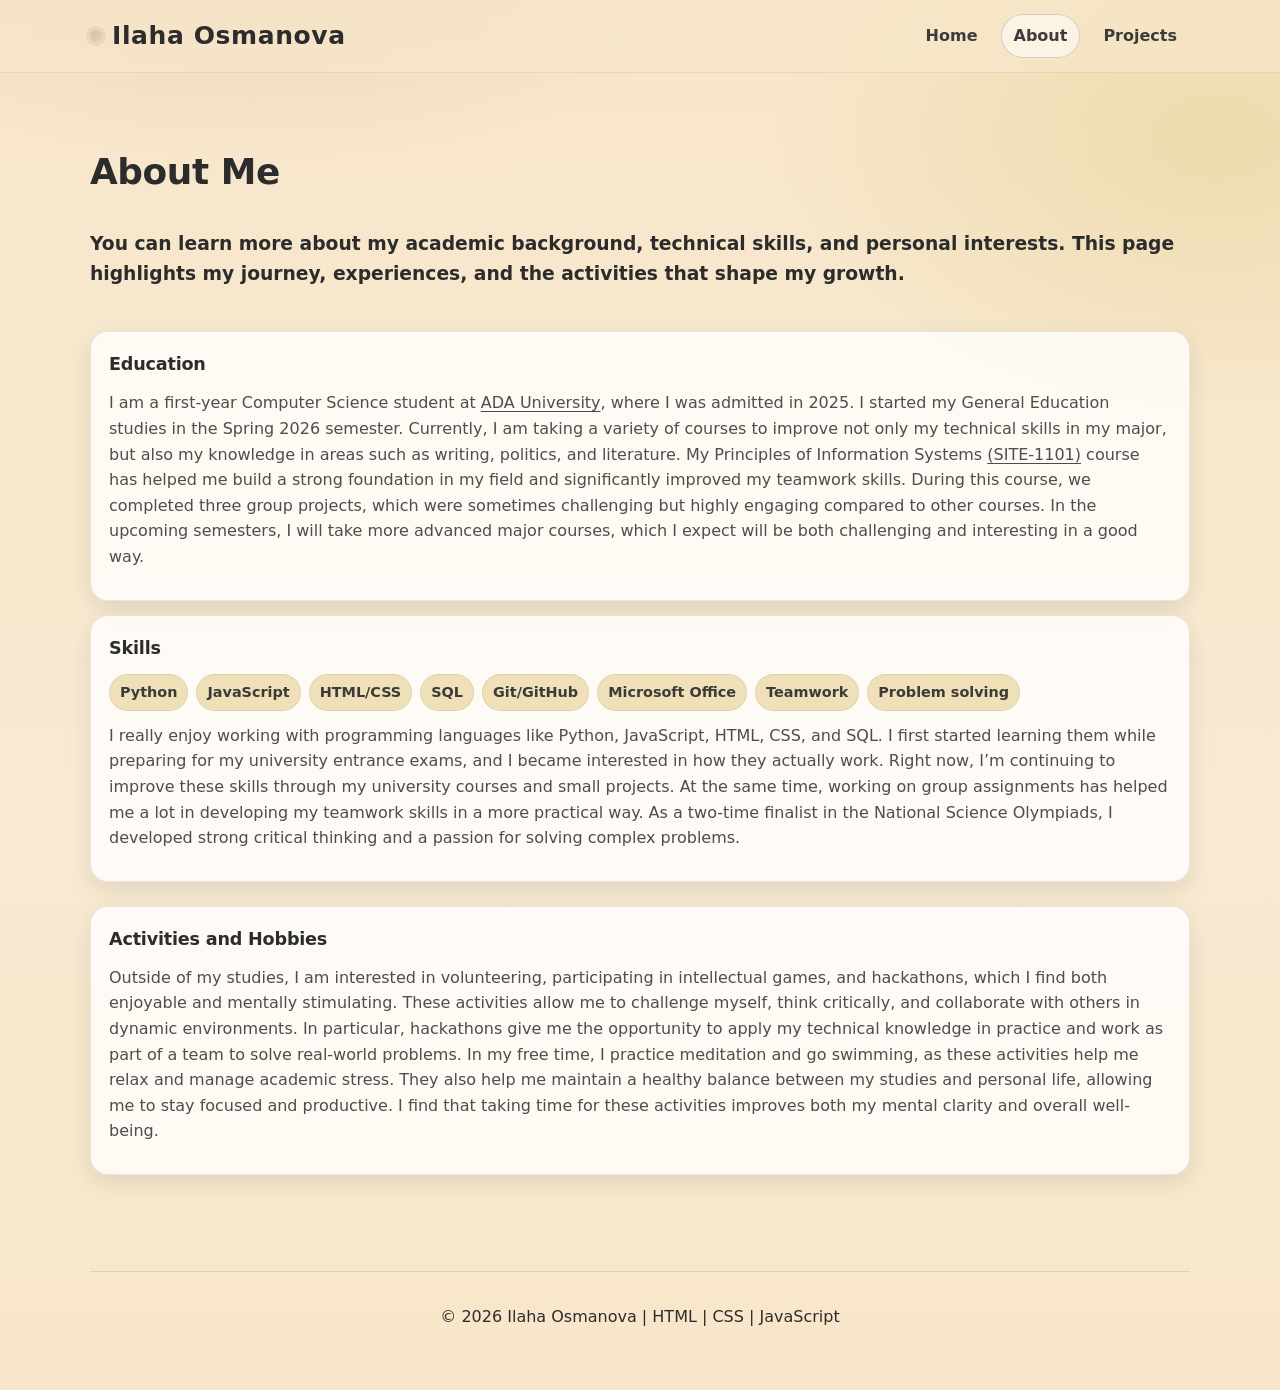
==== about.html @ 8e46fce0 "Updated website files" ====
<!DOCTYPE html>
<html lang="en">
<head>
  <meta charset="UTF-8">
  <meta name="viewport" content="width=device-width, initial-scale=1.0">
  <title>About | Ilaha Osmanova</title>
  <link rel="stylesheet" href="style.css">
</head>
<body>
  <a class="skip-link" href="#main">Skip to content</a>

  <header class="site-header">
    <div class="container nav-wrap">
      <a class="brand" aria-label="Site brand" href="index.html">
        <span class="brand-mark" aria-hidden="true"></span>
        <span class="brand-name">Ilaha Osmanova</span>
      </a>

      <nav class="nav" aria-label="Primary">
        <a class="nav-link" href="index.html">Home</a>
        <a class="nav-link" href="about.html" aria-current="page">About</a>
        <a class="nav-link" href="projects.html">Projects</a>
      </nav>
    </div>
  </header>

  <main id="main">
    <section class="section" aria-label="About Me">
      <div class="container">
        <div class="section-head">
          <h1 class="section-title">About Me</h1>
          <h3>
            You can learn more about my academic background, technical skills, and personal interests. This page highlights my journey, experiences, and the activities that shape my growth.
          </h3>
        </div>

        <div class="grid grid-1" style="margin-top: 24px;">
          <div class="card about-card">
            <h2 class="skill-title" style="margin-bottom: 12px;">Education</h2>
            <p>I am a first-year Computer Science student at <a href="https://www.ada.edu.az/en"> ADA University</a>, where I was admitted in 2025. I started my General Education studies in the Spring 2026 semester. Currently, I am taking a variety of courses to improve not only my technical skills in my major, but also my knowledge in areas such as writing, politics, and literature. My Principles of Information Systems <a href="https://ada-site.github.io/SITE-1101/">(SITE-1101)</a> course has helped me build a strong foundation in my field and significantly improved my teamwork skills. During this course, we completed three group projects, which were sometimes challenging but highly engaging compared to other courses.
            
            In the upcoming semesters, I will take more advanced major courses, which I expect will be both challenging and interesting in a good way.
</p>
            
          </div>

          <div class="card about-card">
            <h2 class="skill-title" style="margin-bottom: 12px;">Skills</h2>
            <div class="tag-row">
              <span class="tag">Python</span>
              <span class="tag">JavaScript</span>
              <span class="tag">HTML/CSS</span>
              <span class="tag">SQL</span>
              <span class="tag">Git/GitHub</span>
              <span class="tag">Microsoft Office</span>
              <span class="tag">Teamwork</span>
              <span class="tag">Problem solving</span>
            </div>
            <p style="margin-top: 12px;">I really enjoy working with programming languages like Python, JavaScript, HTML, CSS, and SQL. I first started learning them while preparing for my university entrance exams, and I became interested in how they actually work. Right now, I’m continuing to improve these skills through my university courses and small projects. At the same time, working on group assignments has helped me a lot in developing my teamwork skills in a more practical way. As a two-time finalist in the National Science Olympiads, I developed strong critical thinking and a passion for solving complex problems.</p>
          </div>
        </div>

        <div class="grid grid-1" style="margin-top: 24px;">
          <div class="card about-card">
            <h2 class="skill-title" style="margin-bottom: 12px;">Activities and Hobbies</h2>
            <p>Outside of my studies, I am interested in volunteering, participating in intellectual games, and hackathons, which I find both enjoyable and mentally stimulating. These activities allow me to challenge myself, think critically, and collaborate with others in dynamic environments. In particular, hackathons give me the opportunity to apply my technical knowledge in practice and work as part of a team to solve real-world problems.

In my free time, I practice meditation and go swimming, as these activities help me relax and manage academic stress. They also help me maintain a healthy balance between my studies and personal life, allowing me to stay focused and productive. I find that taking time for these activities improves both my mental clarity and overall well-being.</p>
          </div>


          </div>
        </div>
      </div>
    </section>
  </main>

  <footer>
    <div class="container footer-inner">
      <p class="footer-text">
        &copy; 2026 Ilaha Osmanova <span>|</span> HTML | CSS | JavaScript
      </p>
    </div>
  </footer>
</body>
</html>
---- style.css ----
/* Minimal, warm, cozy portfolio stylesheet
   Palette: #F7E6CA (bg), #E8D59E (accents), #D9BBB0 (cards), #AD9C8E (buttons)
   Text: #2C2C2C
*/

:root {
  --bg: #F7E6CA;
  --accent: #E8D59E;
  --card: #D9BBB0;
  --button: #AD9C8E;
  --text: #2C2C2C;

  --surface: rgba(255, 255, 255, 0.78);
  --surface-2: rgba(255, 255, 255, 0.60);
  --border: rgba(44, 44, 44, 0.12);
  --shadow: 0 10px 30px rgba(44, 44, 44, 0.12);
  --shadow-soft: 0 8px 22px rgba(44, 44, 44, 0.10);
  --radius: 18px;
  --radius-sm: 12px;
  --container: 1100px;
  --font: ui-sans-serif, system-ui, -apple-system, Segoe UI, Roboto, Helvetica, Arial;
}

* { box-sizing: border-box; }

html {
  scroll-behavior: smooth;
  scroll-padding-top: 86px;
}

body {
  margin: 0;
  font-family: var(--font);
  line-height: 1.6;
  color: var(--text);
  background:
    radial-gradient(900px 500px at 20% -10%, rgba(217, 187, 176, 0.55), transparent 60%),
    radial-gradient(800px 520px at 95% 10%, rgba(232, 213, 158, 0.65), transparent 55%),
    linear-gradient(180deg, var(--bg) 0%, rgba(247, 230, 202, 0.88) 60%, rgba(247, 230, 202, 1) 100%);
  min-height: 100vh;
}

img { max-width: 100%; display: block; }

a {
  color: inherit;
  text-decoration-thickness: 1px;
  text-underline-offset: 3px;
}

a:hover { text-decoration: underline; }

.container {
  width: min(var(--container), calc(100% - 40px));
  margin: 0 auto;
}

.skip-link {
  position: absolute;
  left: -9999px;
  top: 12px;
  background: rgba(255, 255, 255, 0.95);
  color: var(--text);
  padding: 10px 12px;
  border-radius: 10px;
  border: 1px solid var(--border);
  z-index: 1000;
}

.skip-link:focus { left: 12px; }

/* Header / nav */
.site-header {
  position: sticky;
  top: 0;
  z-index: 50;
  backdrop-filter: blur(12px);
  background: rgba(247, 230, 202, 0.72);
  border-bottom: 1px solid rgba(44, 44, 44, 0.08);
}

.nav-wrap {
  display: flex;
  align-items: center;
  justify-content: space-between;
  gap: 16px;
  padding: 14px 0;
}

.brand {
  display: inline-flex;
  align-items: center;
  gap: 10px;
  user-select: none;
  text-decoration: none;
}

.brand:hover { text-decoration: none; }

.brand-mark {
  width: 12px;
  height: 12px;
  border-radius: 50%;
  background: linear-gradient(135deg, var(--card), var(--accent));
  box-shadow: 0 0 0 4px rgba(217, 187, 176, 0.35);
}

.brand-name { font-weight: 700; font-size: 25px; letter-spacing: 0.6px;}
.brand:hover .brand-name {
  opacity: 0.8;
}

.nav {
  display: flex;
  align-items: center;
  gap: 10px;
  flex-wrap: wrap;
  justify-content: flex-end;
}

.nav-link {
  display: inline-block;
  padding: 8px 12px;
  border-radius: 999px;
  border: 1px solid transparent;
  color: rgba(44, 44, 44, 0.92);
  text-decoration: none;
  font-weight: 600;
  transition: background 160ms ease, border-color 160ms ease, transform 160ms ease;
}

.nav-link:hover {
  text-decoration: none;
  border-color: rgba(44, 44, 44, 0.12);
  background: rgba(255, 255, 255, 0.42);
  transform: translateY(-1px);
}

.nav-link[aria-current="page"] {
  border-color: rgba(44, 44, 44, 0.18);
  background: rgba(255, 255, 255, 0.55);
}

/* Sections */
.section { padding: 70px 0; }

.section.alt {
  background: linear-gradient(
    180deg,
    rgba(232, 213, 158, 0.35) 0%,
    rgba(232, 213, 158, 0.15) 100%
  );
  border-top: 1px solid rgba(44, 44, 44, 0.06);
  border-bottom: 1px solid rgba(44, 44, 44, 0.06);
}

.section-head {
  display: grid;
  gap: 10px;
  margin-bottom: 18px;
}

.section-title {
  margin: 0;
  font-size: clamp(26px, 2.8vw, 38px);
  letter-spacing: -0.4px;
}

.section-lead {
  margin: 0;
  color: rgba(44, 44, 44, 0.82);
  max-width: 72ch;
}

/* Hero */
.hero { padding-top: 40px; }

.hero-grid {
  display: grid;
  grid-template-columns: 1.25fr 0.75fr;
  align-items: center;
  gap: 28px;
}

.hero-copy {
  background: var(--surface);
  border: 1px solid rgba(44, 44, 44, 0.10);
  box-shadow: var(--shadow-soft);
  border-radius: var(--radius);
  padding: 28px;
}

.eyebrow {
  margin: 0 0 10px 0;
  font-weight: 650;
  color: rgba(44, 44, 44, 0.72);
}

.hero-title {
  margin: 0 0 10px 0;
  font-size: clamp(34px, 4.2vw, 56px);
  letter-spacing: -0.9px;
  line-height: 1.05;
}

.hero-subtitle {
  margin: 0 0 18px 0;
  font-size: 1.05rem;
  color: rgba(44, 44, 44, 0.86);
  max-width: 64ch;
}

.hero-actions { display: flex; gap: 10px; flex-wrap: wrap; }
.hero-media { display: grid; gap: 12px; justify-items: center; }

.avatar {
  width: min(300px, 78vw);
  aspect-ratio: 1 / 1;
  object-fit: cover;
  border-radius: 999px;
  border: 1px solid rgba(44, 44, 44, 0.14);
  box-shadow: var(--shadow);
}

/* New social links section */
.social-links-grid {
  width: 100%;
  display: grid;
  grid-template-columns: repeat(auto-fit, minmax(100px, 1fr));
  gap: 10px;
  margin-top: 12px;
}

.social-link-card {
  display: flex;
  flex-direction: column;
  align-items: center;
  justify-content: center;
  padding: 12px;
  border-radius: var(--radius-sm);
  border: 1px solid var(--border);
  background: var(--surface-2);
  text-decoration: none;
  color: var(--text);
  transition: transform 160ms ease, box-shadow 160ms ease, background 160ms ease;
}

.social-link-card:hover {
  transform: translateY(-2px);
  box-shadow: var(--shadow-soft);
  background: rgba(255, 255, 255, 0.7);
}

.social-link-card.github:hover {
  color: #181717; /* GitHub brand black */
}

.social-link-card.codecademy:hover {
  color: #3069f0; /* Codecademy brand blue */
}

.social-link-card.instagram:hover {
  color: #e4405f; /* Instagram brand pink/red */
}

.social-link-card .icon {
  margin-bottom: 8px;
  width: 36px; /* Slightly larger icons for prominence */
  height: 36px;
  /* Inherits other icon styling from global .icon */
}

.social-link-card .icon svg {
  width: 20px; /* Adjust SVG size within the icon container */
  height: 20px;
}

.social-label {
  font-weight: 600;
  font-size: 0.9rem; /* Consistent with other labels */
  text-align: center;
  white-space: nowrap; /* Prevent label from wrapping */
  overflow: hidden;
  text-overflow: ellipsis; /* Add ellipsis if text is too long */
}

/* Buttons */
.button {
  display: inline-flex;
  align-items: center;
  justify-content: center;
  padding: 10px 14px;
  border-radius: 999px;
  border: 1px solid rgba(44, 44, 44, 0.18);
  text-decoration: none;
  font-weight: 700;
  letter-spacing: 0.2px;
  transition: transform 160ms ease, box-shadow 160ms ease, background 160ms ease, opacity 160ms ease;
  will-change: transform;
}

.button:hover {
  text-decoration: none;
  transform: translateY(-1px);
  box-shadow: 0 10px 20px rgba(44, 44, 44, 0.12);
}

.button:active { transform: translateY(0); box-shadow: none; }

.button-primary {
  background: var(--button);
  color: var(--bg);
  border-color: rgba(44, 44, 44, 0.12);
}

.button-primary:hover { background: rgba(173, 156, 142, 0.92); }
.button-secondary { background: var(--surface-2); color: var(--text); }

/* Cards, pills, tags */
.card {
  border-radius: var(--radius);
  border: 1px solid rgba(44, 44, 44, 0.10);
  background: rgba(217, 187, 176, 0.38);
  box-shadow: var(--shadow-soft);
}

.pill-row { display: flex; flex-wrap: wrap; gap: 8px; }

.pill {
  padding: 7px 10px;
  border-radius: 999px;
  border: 1px solid rgba(44, 44, 44, 0.12);
  background: rgba(247, 230, 202, 0.65);
  font-weight: 650;
  font-size: 0.92rem;
}

.tag-row { display: flex; flex-wrap: wrap; gap: 8px; margin-top: 10px; }

.tag {
  padding: 6px 10px;
  border-radius: 999px;
  background: rgba(232, 213, 158, 0.70);
  border: 1px solid rgba(44, 44, 44, 0.08);
  color: rgba(44, 44, 44, 0.92);
  font-weight: 650;
  font-size: 0.9rem;
}

/* About */
.about-card { padding: 18px; background: var(--surface); }
.about-card p { margin: 0 0 12px 0; color: rgba(44, 44, 44, 0.84); }

/* Grids */
.grid { display: grid; gap: 14px; }
.grid-2 { grid-template-columns: repeat(2, 1fr); }
.grid-3 { grid-template-columns: repeat(3, 1fr); }

/* Skills */
.skill { padding: 16px; background: var(--surface); }
.skill-top { display: flex; align-items: center; gap: 10px; }
.skill-title { margin: 0; font-size: 1.1rem; letter-spacing: -0.2px; }

.icon {
  width: 40px;
  height: 40px;
  display: grid;
  place-items: center;
  border-radius: 12px;
  background: rgba(232, 213, 158, 0.70);
  border: 1px solid rgba(44, 44, 44, 0.10);
  color: var(--text);
}

.icon svg { width: 22px; height: 22px; }

/* Projects */
.project { overflow: hidden; background: var(--surface); }

.project-media {
  display: grid;
  grid-template-columns: 1fr 1fr;
  border-bottom: 1px solid rgba(44, 44, 44, 0.10);
  overflow: hidden;
}

.project-image {
  width: 100%;
  height: 240px;
  object-fit: cover;
  transition: transform 0.5s ease;
  cursor: pointer;
}

.project-image:hover {
  transform: scale(1.05);
}

.project-media .project-image { border-bottom: none; }
.project-media .project-image:not(:last-child) {
  border-right: 1px solid rgba(44, 44, 44, 0.10);
}

.project-body { padding: 16px; }
.project-title { margin: 0 0 8px 0; font-size: 1.15rem; letter-spacing: -0.2px; }
.project-text { margin: 0 0 12px 0; color: rgba(44, 44, 44, 0.84); }

.project-actions {
  display: flex;
  gap: 10px;
  flex-wrap: wrap;
  margin: 0 0 12px 0;
}

/* Contact */
.contact-card { padding: 18px; background: var(--surface); }
.contact-grid { align-items: start; }

.contact-list {
  list-style: none;
  padding: 0;
  margin: 0;
  display: grid;
  gap: 10px;
}

.contact-item {
  display: flex;
  gap: 10px;
  align-items: center;
  padding: 12px 12px;
  border-radius: 14px;
  border: 1px solid rgba(44, 44, 44, 0.10);
  background: var(--surface-2);
}

.contact-item strong { font-weight: 800; }

/* Footer */
footer { padding: 26px 0 44px; }

.footer-inner {
  border-top: 1px solid rgba(44, 44, 44, 0.12);
  padding-top: 16px;
  display: flex;
  justify-content: center;
  align-items: center;
  gap: 10px;
  flex-wrap: wrap;
}

/* Responsive */
@media (max-width: 980px) {
  .hero-grid { grid-template-columns: 1fr; }
  .grid-3 { grid-template-columns: 1fr; }
  .grid-2 { grid-template-columns: 1fr; }
}

@media (max-width: 650px) {
  .project-media { grid-template-columns: 1fr; }
  .project-media .project-image:not(:last-child) {
    border-right: none;
    border-bottom: 1px solid rgba(44, 44, 44, 0.10);
  }
}

@media (max-width: 520px) {
  html { scroll-padding-top: 98px; }
  .nav-wrap { align-items: flex-start; }
  .stat-row { grid-template-columns: 1fr; }
}
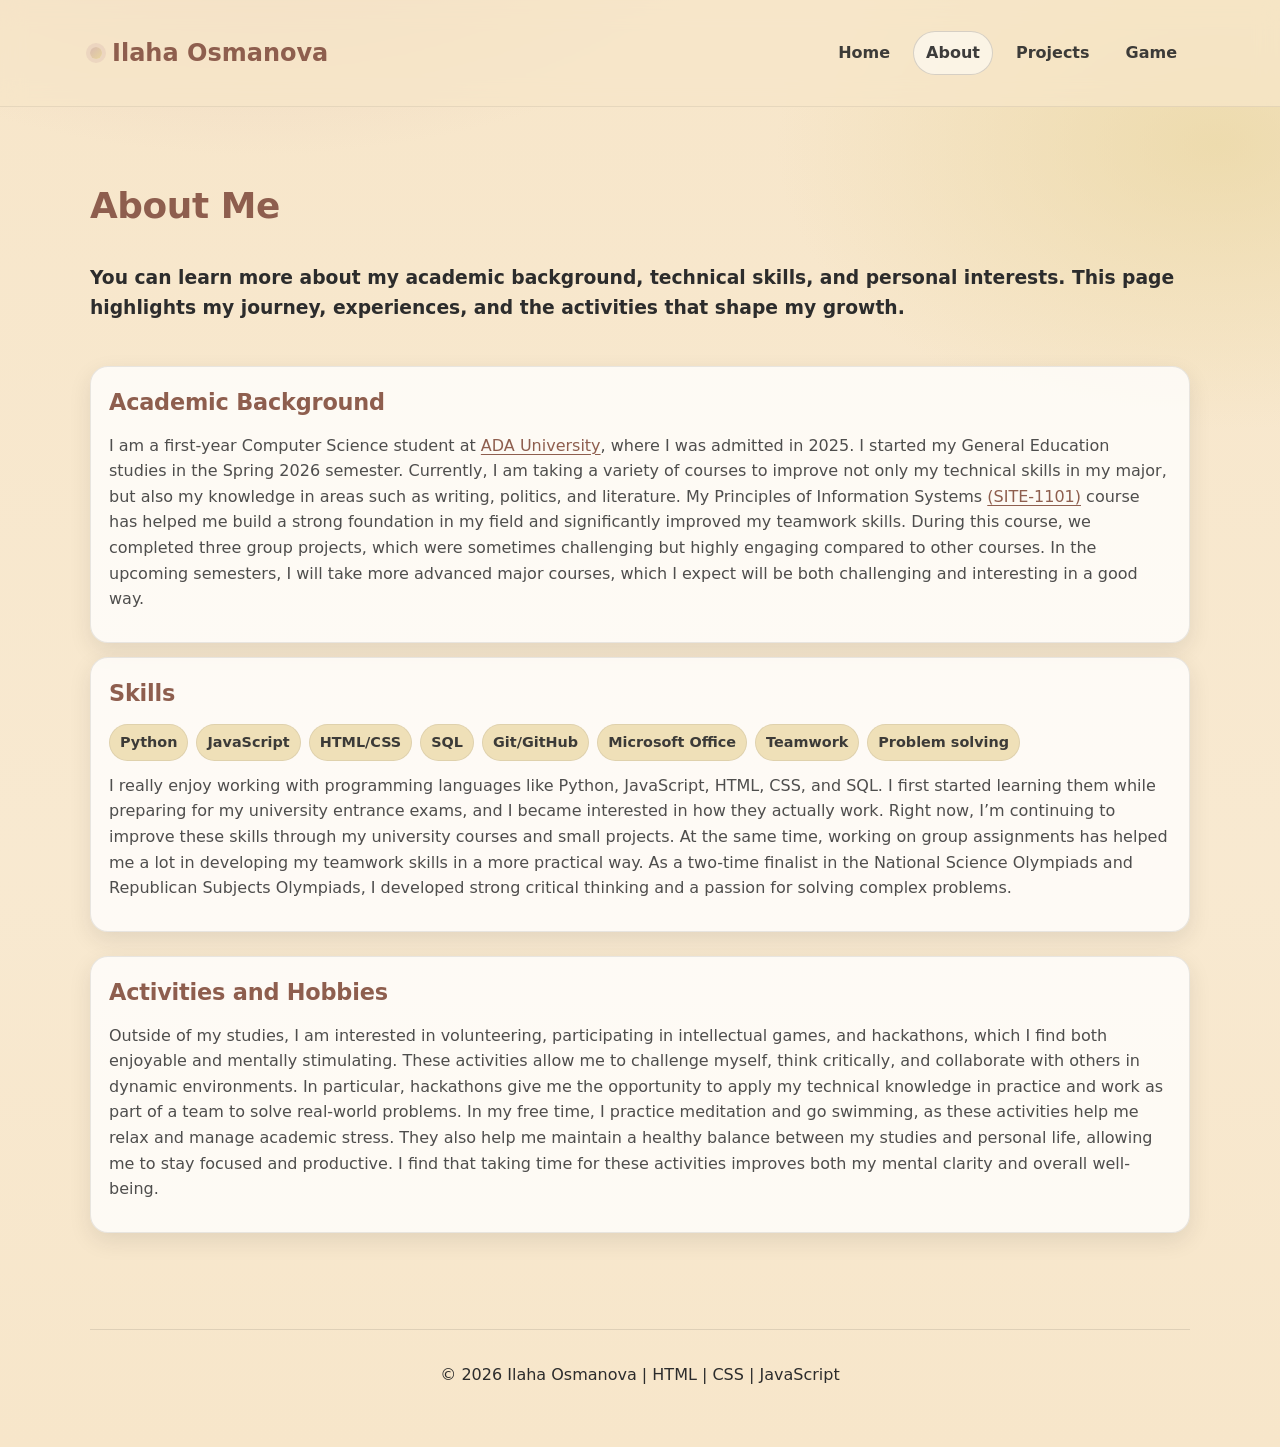
==== commit 206f8ae6: "Updated website files" ====
--- a/about.html
+++ b/about.html
@@ -13,13 +13,14 @@
     <div class="container nav-wrap">
       <a class="brand" aria-label="Site brand" href="index.html">
         <span class="brand-mark" aria-hidden="true"></span>
-        <span class="brand-name">Ilaha Osmanova</span>
+        <h2>Ilaha Osmanova</h2>
       </a>
 
       <nav class="nav" aria-label="Primary">
         <a class="nav-link" href="index.html">Home</a>
         <a class="nav-link" href="about.html" aria-current="page">About</a>
         <a class="nav-link" href="projects.html">Projects</a>
+        <a class="nav-link" href="game.html">Game</a>
       </nav>
     </div>
   </header>
@@ -36,7 +37,7 @@
 
         <div class="grid grid-1" style="margin-top: 24px;">
           <div class="card about-card">
-            <h2 class="skill-title" style="margin-bottom: 12px;">Education</h2>
+            <h2 class="skill-title" style="margin-bottom: 12px;">Academic Background</h2>
             <p>I am a first-year Computer Science student at <a href="https://www.ada.edu.az/en"> ADA University</a>, where I was admitted in 2025. I started my General Education studies in the Spring 2026 semester. Currently, I am taking a variety of courses to improve not only my technical skills in my major, but also my knowledge in areas such as writing, politics, and literature. My Principles of Information Systems <a href="https://ada-site.github.io/SITE-1101/">(SITE-1101)</a> course has helped me build a strong foundation in my field and significantly improved my teamwork skills. During this course, we completed three group projects, which were sometimes challenging but highly engaging compared to other courses.
             
             In the upcoming semesters, I will take more advanced major courses, which I expect will be both challenging and interesting in a good way.
@@ -56,7 +57,7 @@
               <span class="tag">Teamwork</span>
               <span class="tag">Problem solving</span>
             </div>
-            <p style="margin-top: 12px;">I really enjoy working with programming languages like Python, JavaScript, HTML, CSS, and SQL. I first started learning them while preparing for my university entrance exams, and I became interested in how they actually work. Right now, I’m continuing to improve these skills through my university courses and small projects. At the same time, working on group assignments has helped me a lot in developing my teamwork skills in a more practical way. As a two-time finalist in the National Science Olympiads, I developed strong critical thinking and a passion for solving complex problems.</p>
+            <p style="margin-top: 12px;">I really enjoy working with programming languages like Python, JavaScript, HTML, CSS, and SQL. I first started learning them while preparing for my university entrance exams, and I became interested in how they actually work. Right now, I’m continuing to improve these skills through my university courses and small projects. At the same time, working on group assignments has helped me a lot in developing my teamwork skills in a more practical way. As a two-time finalist in the National Science Olympiads and Republican Subjects Olympiads, I developed strong critical thinking and a passion for solving complex problems.</p>
           </div>
         </div>
 
--- a/style.css
+++ b/style.css
@@ -43,15 +43,20 @@
 img { max-width: 100%; display: block; }
 
 a {
-  color: inherit;
+  color: #8E5E4E;
+  font-weight: 500;
   text-decoration-thickness: 1px;
   text-underline-offset: 3px;
-}
-
-a:hover { text-decoration: underline; }
+  transition: color 160ms ease, opacity 160ms ease;
+}
+
+a:hover { 
+  opacity: 0.8;
+  text-decoration: underline;
+}
 
 .container {
-  width: min(var(--container), calc(100% - 40px));
+  width: min(var(--container), calc(100% - 32px));
   margin: 0 auto;
 }
 
@@ -104,8 +109,14 @@
   background: linear-gradient(135deg, var(--card), var(--accent));
   box-shadow: 0 0 0 4px rgba(217, 187, 176, 0.35);
 }
-
-.brand-name { font-weight: 700; font-size: 25px; letter-spacing: 0.6px;}
+.brand-name { 
+  font-weight: 800; 
+  font-size: 25px; 
+  letter-spacing: 0.6px;
+  background: linear-gradient(135deg, #2C2C2C, #8E5E4E);
+  -webkit-background-clip: text;
+  -webkit-text-fill-color: transparent;
+}
 .brand:hover .brand-name {
   opacity: 0.8;
 }
@@ -126,13 +137,14 @@
   color: rgba(44, 44, 44, 0.92);
   text-decoration: none;
   font-weight: 600;
-  transition: background 160ms ease, border-color 160ms ease, transform 160ms ease;
+  transition: background 160ms ease, border-color 160ms ease, transform 160ms ease, color 160ms ease;
 }
 
 .nav-link:hover {
   text-decoration: none;
   border-color: rgba(44, 44, 44, 0.12);
-  background: rgba(255, 255, 255, 0.42);
+  background: var(--accent);
+  color: #2C2C2C;
   transform: translateY(-1px);
 }
 
@@ -164,6 +176,7 @@
   margin: 0;
   font-size: clamp(26px, 2.8vw, 38px);
   letter-spacing: -0.4px;
+  color: #8E5E4E;
 }
 
 .section-lead {
@@ -178,16 +191,26 @@
 .hero-grid {
   display: grid;
   grid-template-columns: 1.25fr 0.75fr;
+  grid-template-areas: 
+    "copy media"
+    "copy links";
   align-items: center;
   gap: 28px;
 }
 
 .hero-copy {
+  grid-area: copy;
   background: var(--surface);
   border: 1px solid rgba(44, 44, 44, 0.10);
   box-shadow: var(--shadow-soft);
   border-radius: var(--radius);
   padding: 28px;
+  transition: transform 0.3s ease, box-shadow 0.3s ease;
+}
+
+.hero-copy:hover {
+  transform: translateY(-4px);
+  box-shadow: var(--shadow);
 }
 
 .eyebrow {
@@ -211,7 +234,12 @@
 }
 
 .hero-actions { display: flex; gap: 10px; flex-wrap: wrap; }
-.hero-media { display: grid; gap: 12px; justify-items: center; }
+.hero-media { 
+  grid-area: media;
+  display: grid; 
+  gap: 12px; 
+  justify-items: center; 
+}
 
 .avatar {
   width: min(300px, 78vw);
@@ -220,10 +248,17 @@
   border-radius: 999px;
   border: 1px solid rgba(44, 44, 44, 0.14);
   box-shadow: var(--shadow);
+  transition: transform 0.4s ease, box-shadow 0.4s ease;
+}
+
+.avatar:hover {
+  transform: scale(1.03) rotate(2deg);
+  box-shadow: var(--shadow-soft);
 }
 
 /* New social links section */
 .social-links-grid {
+  grid-area: links;
   width: 100%;
   display: grid;
   grid-template-columns: repeat(auto-fit, minmax(100px, 1fr));
@@ -256,11 +291,11 @@
 }
 
 .social-link-card.codecademy:hover {
-  color: #3069f0; /* Codecademy brand blue */
-}
-
-.social-link-card.instagram:hover {
-  color: #e4405f; /* Instagram brand pink/red */
+  color: #f0aa30; /* Codecademy brand yellow */
+}
+
+.social-link-card.linkedin:hover {
+  color: #0077b5; /* LinkedIn brand blue */
 }
 
 .social-link-card .icon {
@@ -322,6 +357,13 @@
   border: 1px solid rgba(44, 44, 44, 0.10);
   background: rgba(217, 187, 176, 0.38);
   box-shadow: var(--shadow-soft);
+  transition: transform 0.3s ease, box-shadow 0.3s ease, border-color 0.3s ease;
+}
+
+.card:hover {
+  transform: translateY(-5px);
+  box-shadow: 0 15px 35px rgba(44, 44, 44, 0.15);
+  border-color: var(--accent);
 }
 
 .pill-row { display: flex; flex-wrap: wrap; gap: 8px; }
@@ -333,6 +375,12 @@
   background: rgba(247, 230, 202, 0.65);
   font-weight: 650;
   font-size: 0.92rem;
+  transition: background 0.2s, transform 0.2s;
+}
+
+.pill:hover {
+  background: var(--accent);
+  transform: scale(1.05);
 }
 
 .tag-row { display: flex; flex-wrap: wrap; gap: 8px; margin-top: 10px; }
@@ -345,6 +393,12 @@
   color: rgba(44, 44, 44, 0.92);
   font-weight: 650;
   font-size: 0.9rem;
+  transition: background 0.2s, border-color 0.2s;
+}
+
+.tag:hover {
+  background: var(--card);
+  border-color: var(--button);
 }
 
 /* About */
@@ -359,7 +413,7 @@
 /* Skills */
 .skill { padding: 16px; background: var(--surface); }
 .skill-top { display: flex; align-items: center; gap: 10px; }
-.skill-title { margin: 0; font-size: 1.1rem; letter-spacing: -0.2px; }
+.skill-title { margin: 0; font-size: 1.4rem; letter-spacing: -0.2px; color: #8E5E4E; }
 
 .icon {
   width: 40px;
@@ -412,6 +466,57 @@
   margin: 0 0 12px 0;
 }
 
+/* Game Styles */
+.game-container {
+  display: flex;
+  flex-direction: column;
+  align-items: center;
+  gap: 24px;
+  margin-top: 20px;
+}
+
+#gameCanvas {
+  background: #2c2c2c;
+  border: 4px solid var(--accent);
+  border-radius: var(--radius-sm);
+  box-shadow: var(--shadow);
+  max-width: 100%;
+  height: auto;
+}
+
+.score-board {
+  font-size: 1.5rem;
+  font-weight: 800;
+  margin: 10px 0;
+  color: var(--text);
+}
+
+.game-overlay {
+  position: absolute;
+  top: 0;
+  left: 0;
+  width: 100%;
+  height: 100%;
+  background: rgba(0, 0, 0, 0.75);
+  display: flex;
+  flex-direction: column;
+  align-items: center;
+  justify-content: center;
+  color: white;
+  border-radius: var(--radius-sm);
+  z-index: 10;
+}
+.game-overlay h2 { margin-bottom: 20px; }
+
+.game-controls {
+  display: grid;
+  grid-template-columns: repeat(3, 1fr);
+  gap: 12px;
+}
+
+.game-controls .button { width: 60px; height: 60px; font-size: 20px; }
+@media (min-width: 768px) { .game-controls { display: none; } }
+
 /* Contact */
 .contact-card { padding: 18px; background: var(--surface); }
 .contact-grid { align-items: start; }
@@ -450,22 +555,42 @@
 }
 
 /* Responsive */
-@media (max-width: 980px) {
-  .hero-grid { grid-template-columns: 1fr; }
+@media (max-width: 1024px) {
+  .hero-grid { 
+    grid-template-columns: 1fr;
+    grid-template-areas: 
+      "media"
+      "copy"
+      "links";
+  }
+  .hero-media { order: 1; }
+  .hero-copy { order: 2; margin-top: 20px; }
+  .social-links-grid { order: 3; margin-top: 24px; }
   .grid-3 { grid-template-columns: 1fr; }
   .grid-2 { grid-template-columns: 1fr; }
 }
 
+@media (max-width: 768px) {
+  .section { padding: 48px 0; }
+  .hero-copy, .hero-media { text-align: center; }
+  .hero-actions { justify-content: center; }
+  .social-links-grid { grid-template-columns: repeat(auto-fit, minmax(80px, 1fr)); }
+}
+
 @media (max-width: 650px) {
   .project-media { grid-template-columns: 1fr; }
+  .project-media .project-image { height: 200px; }
   .project-media .project-image:not(:last-child) {
     border-right: none;
     border-bottom: 1px solid rgba(44, 44, 44, 0.10);
   }
 }
 
-@media (max-width: 520px) {
-  html { scroll-padding-top: 98px; }
-  .nav-wrap { align-items: flex-start; }
-  .stat-row { grid-template-columns: 1fr; }
-}
+@media (max-width: 480px) {
+  html { scroll-padding-top: 110px; }
+  .nav-wrap { flex-direction: column; gap: 12px; padding: 12px 0; }
+  .nav { justify-content: center; width: 100%; }
+  .nav-link { padding: 6px 10px; font-size: 0.9rem; }
+  .hero-title { font-size: 32px; }
+  .section-title { font-size: 28px; }
+}
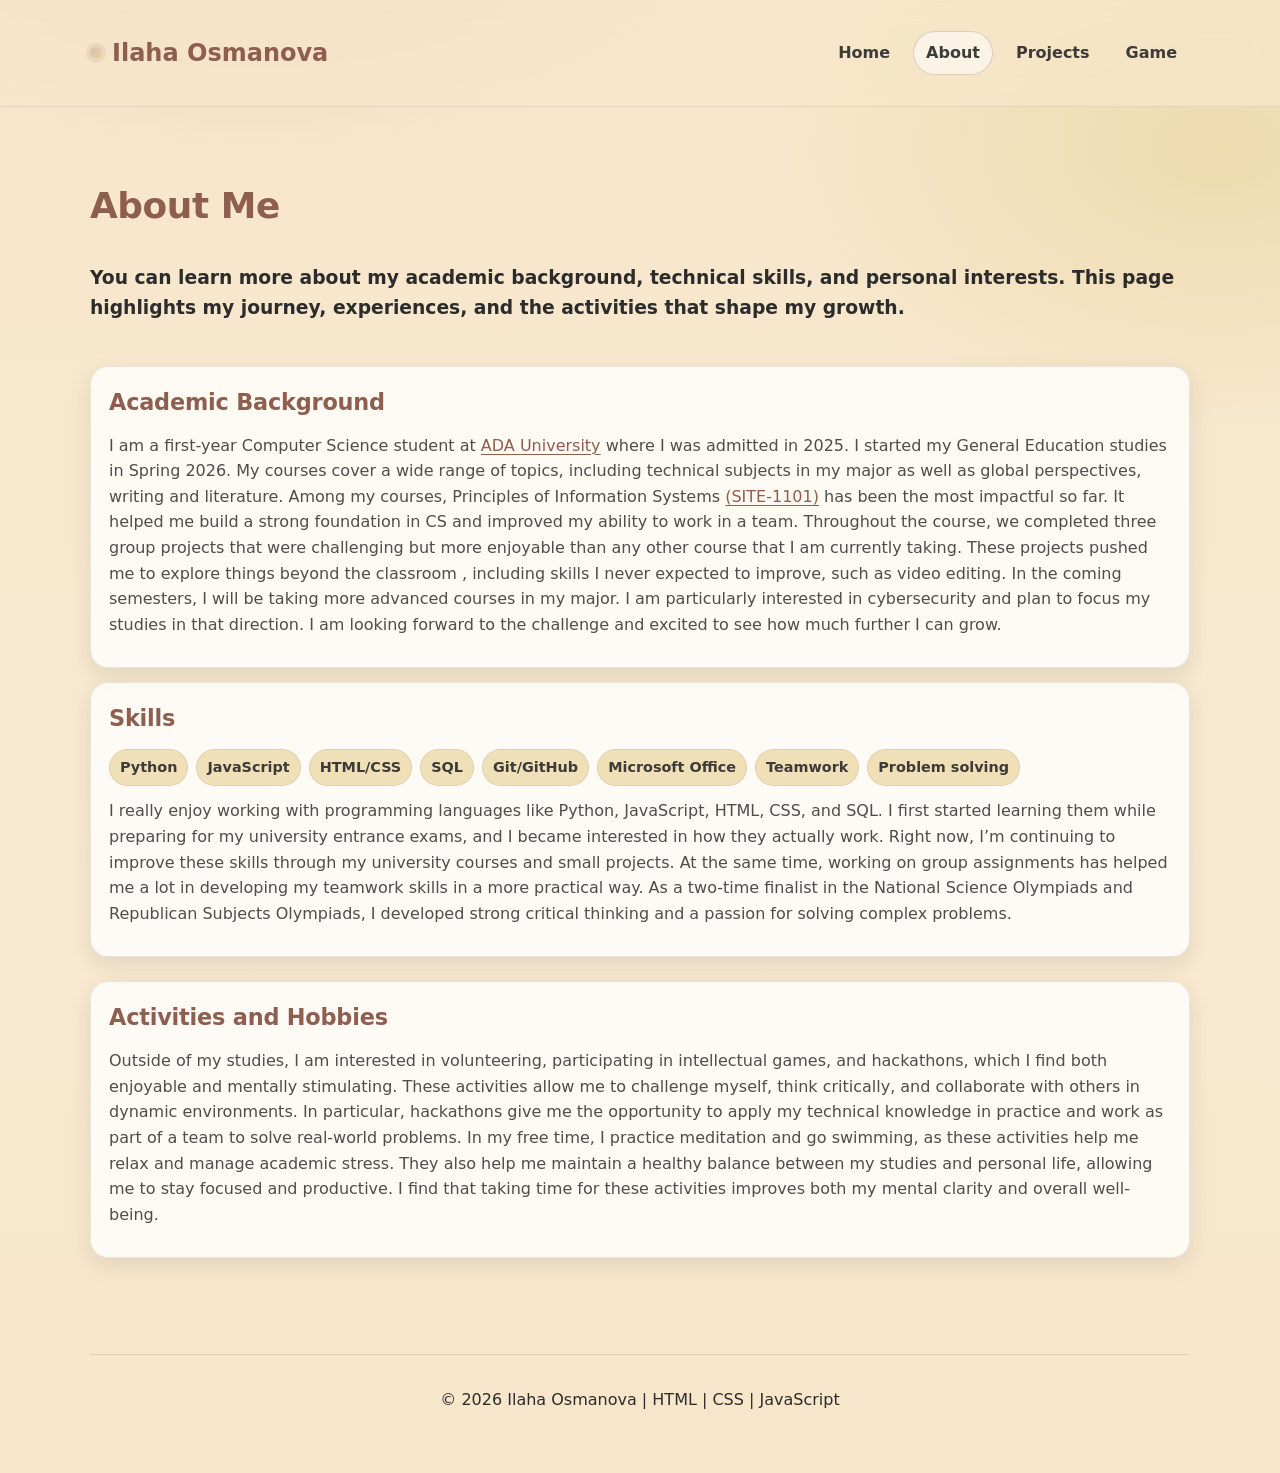
==== commit ce489751: "Updated website files" ====
--- a/about.html
+++ b/about.html
@@ -38,9 +38,11 @@
         <div class="grid grid-1" style="margin-top: 24px;">
           <div class="card about-card">
             <h2 class="skill-title" style="margin-bottom: 12px;">Academic Background</h2>
-            <p>I am a first-year Computer Science student at <a href="https://www.ada.edu.az/en"> ADA University</a>, where I was admitted in 2025. I started my General Education studies in the Spring 2026 semester. Currently, I am taking a variety of courses to improve not only my technical skills in my major, but also my knowledge in areas such as writing, politics, and literature. My Principles of Information Systems <a href="https://ada-site.github.io/SITE-1101/">(SITE-1101)</a> course has helped me build a strong foundation in my field and significantly improved my teamwork skills. During this course, we completed three group projects, which were sometimes challenging but highly engaging compared to other courses.
-            
-            In the upcoming semesters, I will take more advanced major courses, which I expect will be both challenging and interesting in a good way.
+            <p>I am a first-year Computer Science student at <a href="https://www.ada.edu.az/en">ADA University</a> where I was admitted in 2025. I started my General Education studies in Spring 2026. My courses cover a wide range of topics, including technical subjects in my major as well as global perspectives, writing and literature.
+
+Among my courses, Principles of Information Systems <a href="https://ada-site.github.io/SITE-1101/">(SITE-1101)</a> has been the most impactful so far. It helped me build a strong foundation in CS and improved my ability to work in a team. Throughout the course, we completed three group projects that were challenging but more enjoyable than any other course that I am currently taking. These projects pushed me to explore things beyond the classroom , including skills I never expected to improve, such as video editing.
+
+In the coming semesters, I will be taking more advanced courses in my major. I am particularly interested in cybersecurity and plan to focus my studies in that direction. I am looking forward to the challenge and excited to see how much further I can grow.
 </p>
             
           </div>
